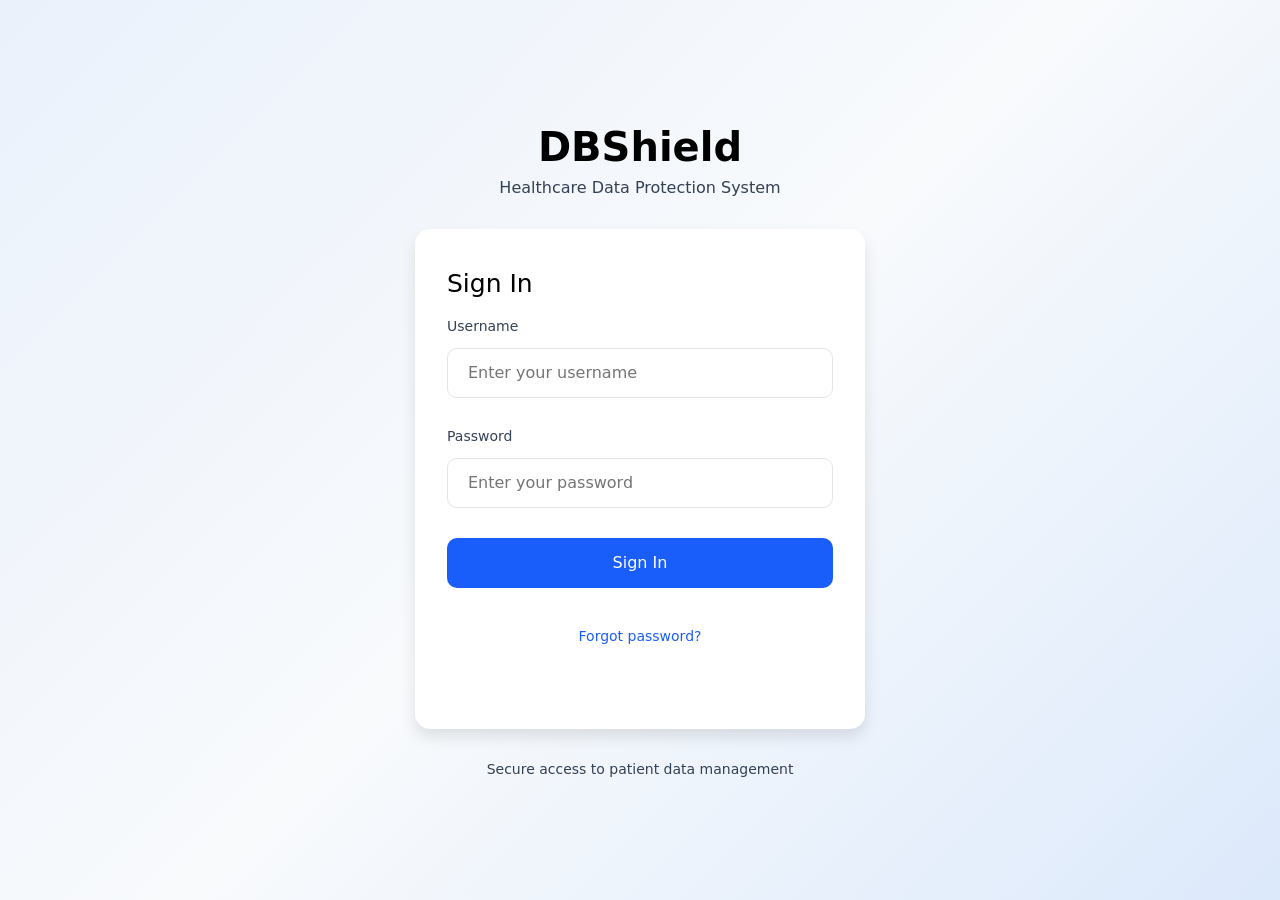
==== frontend/auth/sign_in/index.html @ dc862ec4 "reorganised for frontend merge" ====
<!DOCTYPE html>
<html lang="en">
  <head>
    <meta charset="UTF-8">
    <meta name="viewport" content="width=device-width, initial-scale=1.0">
    <title>Sign In</title>
    <link rel="stylesheet" href="style.css">
  </head>
  <body>
    <div class="auth-header">
      <h1>DBShield</h1>
      <p>Healthcare Data Protection System</p>
    </div>
    <div class="wrapper">
      <div class="titles">
        <div class="title-signin">Sign In</div>
      </div>
      <form action="../../dashboard/admin-dashboard.html" class="login-form" autocomplete="off">
        <div class="input-box">
          <label for="log-username" class="label">Username</label>
          <div class="input-wrapper">
            <input type="text" class="input-field" id="log-username" placeholder="Enter your username">
          </div>
        </div>
        <div class="input-box">
          <label for="log-pass" class="label">Password</label>
          <div class="input-wrapper">
            <input type="password" class="input-field" id="log-pass" placeholder="Enter your password">
          </div>
        </div>
        <div class="input-box">
          <button class="btn-submit" id="SignInBtn">Sign In</button>
        </div>
        <div class="form-cols">
          <div class="col-1"></div>
          <div class="col-2">
            <a href="#">Forgot password?</a>
          </div>
        </div>
      </form>
    </div>
    <div class="auth-footer">
      <p>Secure access to patient data management</p>
    </div>
    <script src="js/script.js"></script>
  </body>
</html>
---- frontend/auth/sign_in/style.css ----
:root {
  --primary-color: #193178;
  --secondary-color: #195dfa;
  --background-color: #EFEFEF;
  --shadow-color: rgba(0, 0, 0, 0.1);
  --white-color: #FFF;
  --black-color: #000;
  --input-border-color: #E3E4E6;
  --transition-3s: 0.3s;
}

/*GLOBAL STYLES */
*{
  margin: 0;
  padding: 0;
  box-sizing: border-box;
  font-family: ui-sans-serif, system-ui, sans-serif, "Apple Color Emoji", "Segoe UI Emoji", "Segoe UI Symbol", "Noto Color Emoji";
}

/* REUSABLE ELEMENT */
a{
  text-decoration: none;
  color: var(--black-color);
  transition: var(--transition-3s);
}
a:hover{
  text-decoration: underlone;
}

body{
  display: flex;
  flex-direction: column;
  justify-content: center;
  align-items: center;
  height: 100vh;
  background: linear-gradient(135deg, #eaf1fb 0%, #f8fafc 50%, #dce9fb 100%);
}
/* AUTH HEADER AND FOOTER */
.auth-header{
  text-align: center;
  margin-bottom: 32px;
}
.auth-header h1{
  font-size: 40px;
  font-weight: 700;
  color: var(--black-color);
  margin-bottom: 8px;
}
.auth-header p{
  font-size: 16px;
  font-weight: 400;
  color: #334155;
}
.auth-footer{
  text-align: center;
  margin-top: 32px;
}
.auth-footer p{
  font-size: 14px;
  font-weight: 400;
  color: #334155;
}

/* WRAPPER */
.wrapper{
  position: relative;
  width: 450px;
  height: 500px;
  background-color: var(--white-color);
  border-radius: 15px;
  padding: 40px 32px 64px;
  box-shadow: 0 8px 15px var(--shadow-color);
  transition: var(--transition-3s);
}

/* TITLES */
.titles{
  position: relative;
}
.title-signin{
  position: relative;
  font-size: 25px;
  font-weight: 500;
}

/* INPUT FIELDS */
.input-box{
  position: relative;
  display: flex;
  font-size: 14px;
  font-weight: 500;
  flex-direction: column;
  margin: 20px 0;
}
.input-box label{
  font-size: 14px;
  font-weight: 500;
  color: #334155;
  margin-bottom: 4px;
}
.input-wrapper{
  position: relative;
  display: flex;
  padding: 10px 0;
}
.input-field{
  width: 100%;
  height: 50px;
  font-size: 16px;
  background: transparent;
  color: var(--black-color);
  padding: 0 20px;
  border: 1px solid var(--input-border-color);
  border-radius: 10px;
  outline: none;
  transition: var(--transition-3s);
}

/* SUBMIT BUTTON */
.btn-submit{
  display: flex;
  align-items: center;
  justify-content: center;
  gap: 1px;
  width: 100%;
  height: 50px;
  background-color: var(--secondary-color);
  color: var(--white-color);
  font-size: 16px;
  font-weight: 500;
  border: none;
  border-radius: 10px;
  cursor: pointer;
  transition: var(--transition-3s);
}

/* FORGOT PASSWORD */
.form-cols{
  display: flex;
  justify-content: center;
  padding: 20px 0;
  font-size: 14px;
}
.form-cols a{
  color: var(--secondary-color);
}
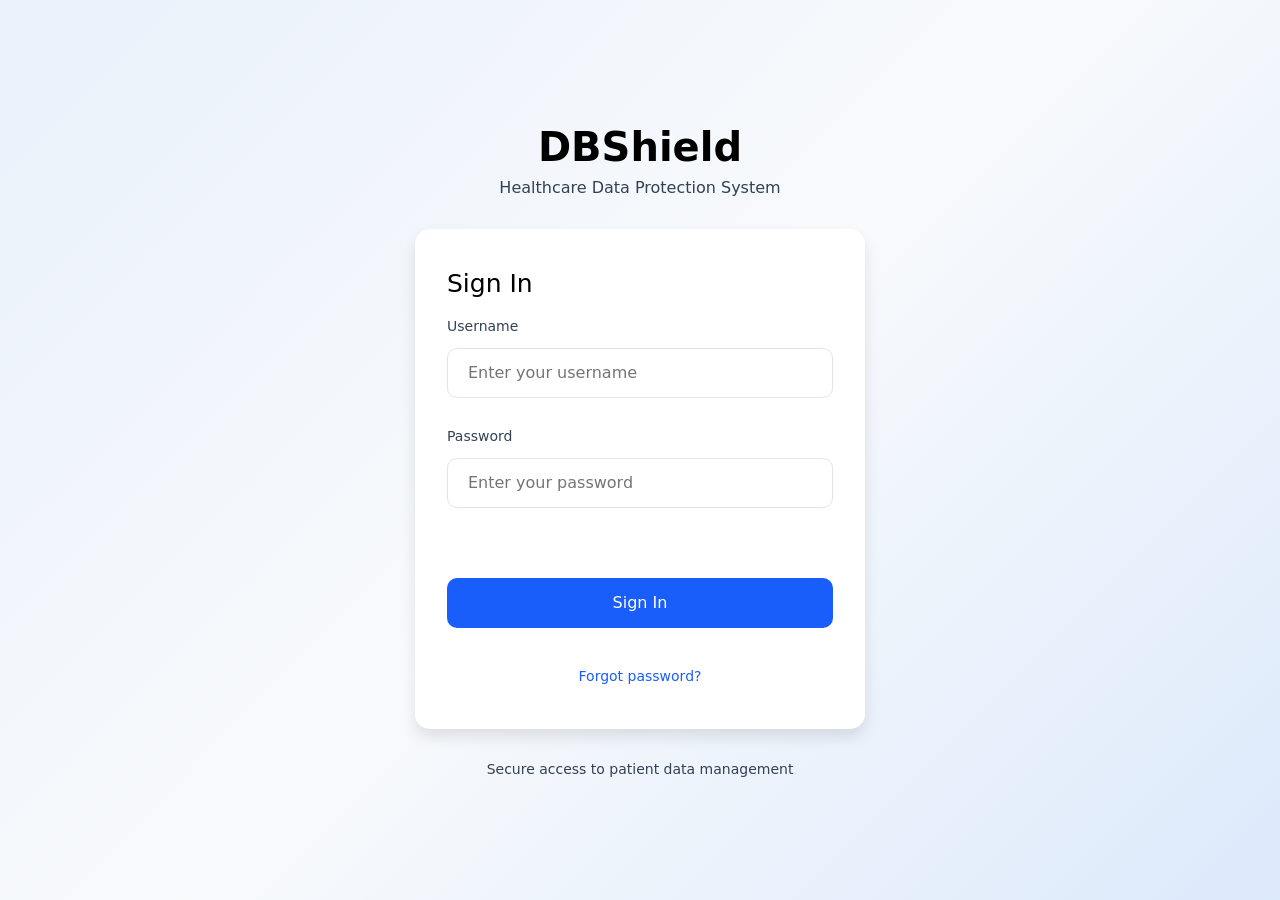
==== commit 5efe8880: "Connect frontend backend and add admin management pages" ====
--- a/frontend/auth/sign_in/index.html
+++ b/frontend/auth/sign_in/index.html
@@ -15,7 +15,7 @@
       <div class="titles">
         <div class="title-signin">Sign In</div>
       </div>
-      <form action="../../dashboard/admin-dashboard.html" class="login-form" autocomplete="off">
+      <form class="login-form" autocomplete="off">
         <div class="input-box">
           <label for="log-username" class="label">Username</label>
           <div class="input-wrapper">
@@ -28,8 +28,9 @@
             <input type="password" class="input-field" id="log-pass" placeholder="Enter your password">
           </div>
         </div>
+        <p class="form-message" id="login-message" aria-live="polite"></p>
         <div class="input-box">
-          <button class="btn-submit" id="SignInBtn">Sign In</button>
+          <button class="btn-submit" id="SignInBtn" type="submit">Sign In</button>
         </div>
         <div class="form-cols">
           <div class="col-1"></div>
@@ -42,6 +43,6 @@
     <div class="auth-footer">
       <p>Secure access to patient data management</p>
     </div>
-    <script src="js/script.js"></script>
+    <script src="script.js"></script>
   </body>
 </html>
--- a/frontend/auth/sign_in/style.css
+++ b/frontend/auth/sign_in/style.css
@@ -143,4 +143,18 @@
 }
 .form-cols a{
   color: var(--secondary-color);
-}+}
+
+.form-message{
+  min-height: 20px;
+  font-size: 14px;
+  line-height: 20px;
+  color: #dc2626;
+}
+.form-message--success{
+  color: #008237;
+}
+.btn-submit:disabled{
+  cursor: not-allowed;
+  opacity: 0.7;
+}
